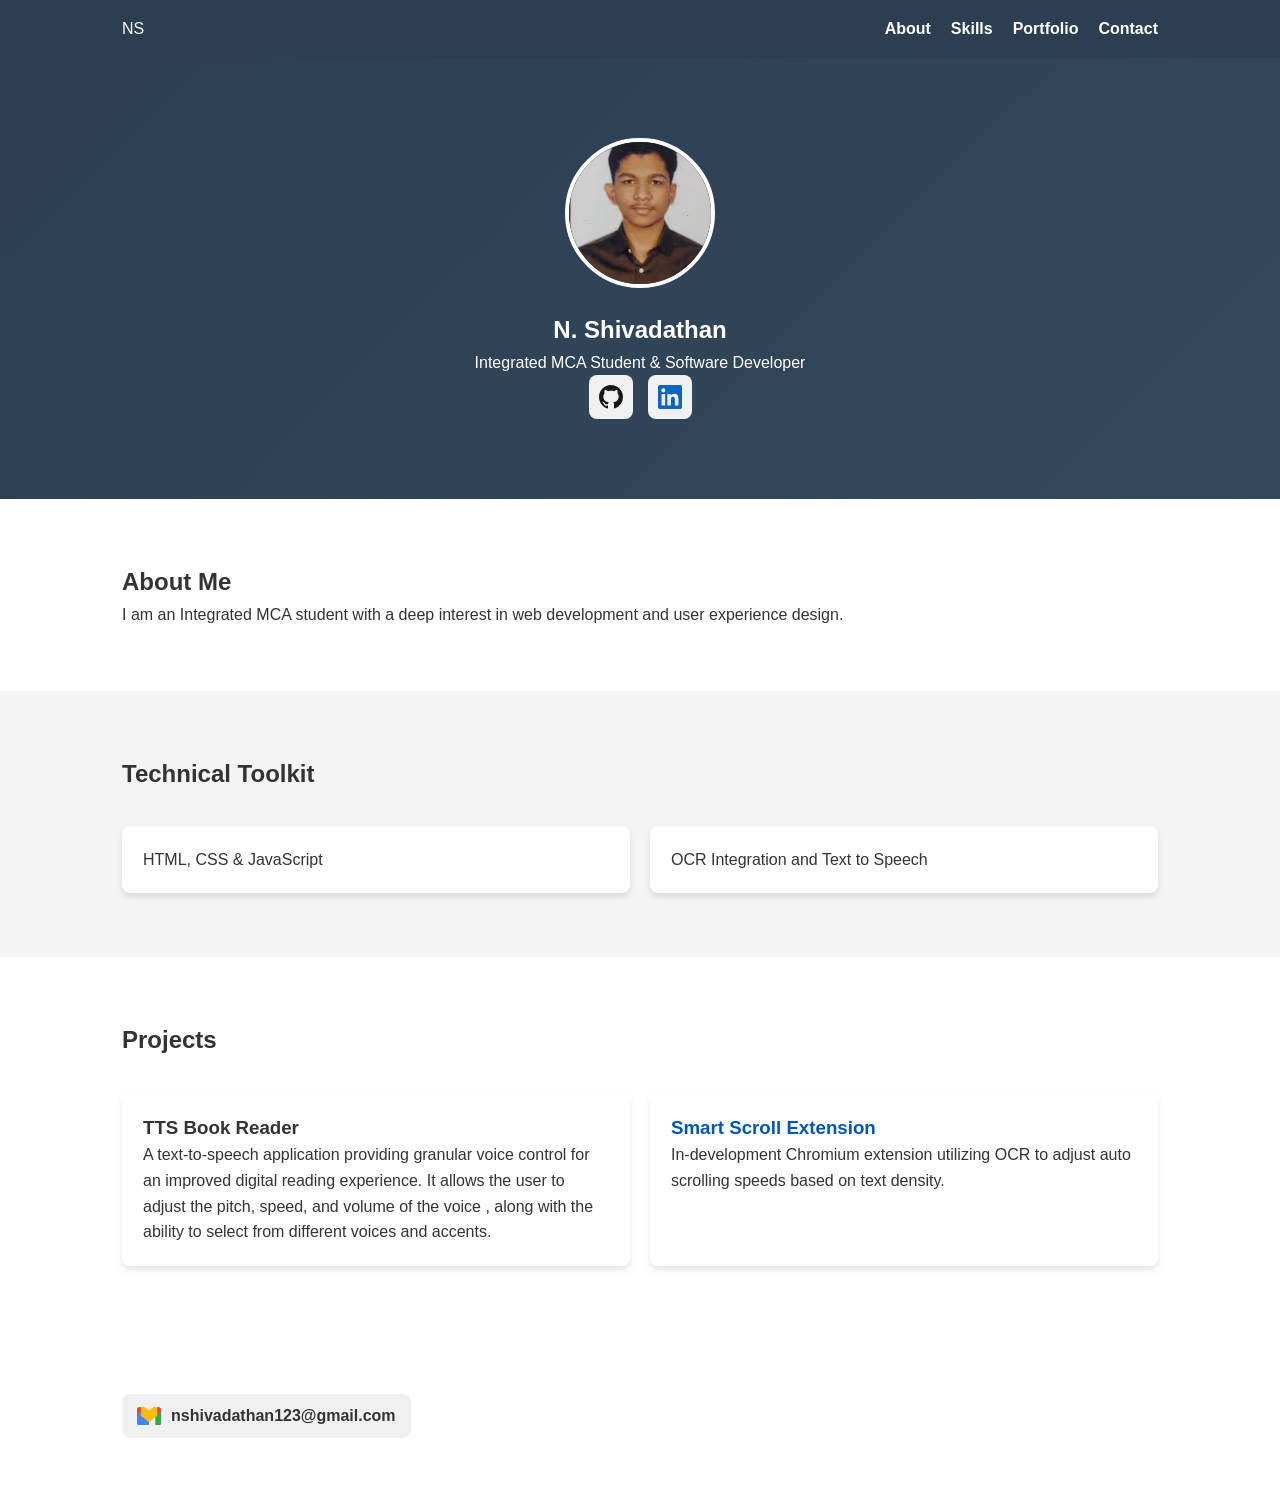
==== index.html @ 25322ca3 "modified:   index.html 	modified:   styles1.css" ====
<!DOCTYPE html>
<html lang="en">

<head>
    <meta charset="UTF-8">
    <meta name="viewport" content="width=device-width, initial-scale=1.0">
    <meta name="description"
        content="Portfolio of N. Shivadathan, an Integrated MCA Student and Software Developer specializing in web development.">

    <!-- Open Graph Meta Tags -->
    <meta property="og:title" content="N. Shivadathan | Profile">
    <meta property="og:description"
        content="Portfolio of N. Shivadathan, an Integrated MCA Student and Software Developer specializing in web development.">
    <meta property="og:type" content="website">
    <meta property="og:image" content="assets/image.avif">
    <meta property="og:url" content="https://nshivadathan123-byte.github.io/portfolio/">

    <title>N. Shivadathan | Profile</title>
    <link rel="icon" type="image/svg+xml" href="assets/favicon.svg">
    <link rel="stylesheet" href="styles1.css">
</head>

<body>

    <header>
        <nav>
            <div class="logo">NS</div>
            <ul>
                <li><a href="#about">About</a></li>
                <li><a href="#skills">Skills</a></li>
                <li><a href="#portfolio">Portfolio</a></li>
                <li><a href="#contact">Contact</a></li>
            </ul>
        </nav>
    </header>

    <main>
        <section id="hero">
            <div class="hero-content">
                <img src="assets/image.avif" alt="N. Shivadathan" class="profile-img" width="150" height="150">
                <h1>N. Shivadathan</h1>
                <p>Integrated MCA Student & Software Developer</p>
                <div class="social-links">
                    <a href="https://github.com/nshivadathan123-byte" target="_blank" rel="noopener noreferrer"
                        class="social-icon-box" title="GitHub" aria-label="Visit my GitHub profile">
                        <img src="assets/github.svg" alt="GitHub" width="24" height="24">
                    </a>
                    <a href="https://www.linkedin.com/in/nshivadathan/" target="_blank" rel="noopener noreferrer"
                        class="social-icon-box" title="LinkedIn" aria-label="Visit my LinkedIn profile">
                        <img src="assets/linkedin.svg" alt="LinkedIn" width="24" height="24">
                    </a>
                </div>
            </div>
        </section>

        <section id="about" class="container">
            <h2>About Me</h2>
            <p>I am an Integrated MCA student with a deep interest in web development and user experience design.</p>
        </section>

        <section id="skills" class="bg-light">
            <div class="container">
                <h2>Technical Toolkit</h2>
                <div class="skills-grid">
                    <div class="skill-card">HTML, CSS & JavaScript</div>
                    <div class="skill-card">OCR Integration and Text to Speech</div>
                </div>
            </div>
        </section>

        <section id="portfolio" class="container">
            <h2>Projects</h2>
            <div class="portfolio-grid">
                <div class="project-card">
                    <h3>TTS Book Reader</h3>
                    <p>A text-to-speech application providing granular voice control for an improved digital reading
                        experience. It allows the user to adjust the pitch, speed, and volume of the voice , along with
                        the ability to select from different voices and accents.</p>
                </div>
                <div class="project-card">
                    <h3><a href="https://github.com/nshivadathan123-byte/OCR-scroll" target="_blank"
                            rel="noopener noreferrer">Smart Scroll Extension</a></h3>
                    <p>In-development Chromium extension utilizing OCR to adjust auto scrolling speeds based on text
                        density.</p>
                </div>
            </div>
        </section>
    </main>

    <footer id="contact">
        <div class="container">
            <div class="social-links" style="justify-content: flex-start; align-items: center;">
                <div class="social-icon-box email-box">
                    <a href="mailto:nshivadathan123@gmail.com" title="Email" aria-label="Send me an email"
                        style="display: flex; align-items: center;">
                        <img src="assets/gmail.svg" alt="Gmail" width="24" height="24">
                    </a>
                    <span class="email-text">nshivadathan123@gmail.com</span>
                </div>
            </div>
        </div>
    </footer>
</body>

</html>
---- styles1.css ----
:root {

    --bg-body: #ffffff;
    --bg-secondary: #f4f4f4;
    --text-main: #333333;
    --card-bg: #ffffff;
    --card-shadow: rgba(0, 0, 0, 0.1);
    --header-bg: #2c3e50;
    --header-text: #ffffff;
    --link-color: #0056b3;
    --link-visited: #6f42c1;
    --link-hover: #003d82;
}

@media (prefers-color-scheme: dark) {
    :root {
        --bg-body: #121212;
        --bg-secondary: #1e1e1e;
        --text-main: #e0e0e0;
        --card-bg: #252525;
        --card-shadow: rgba(0, 0, 0, 0.5);
        --header-bg: #0f172a;
        --link-color: #64b5f6;
        --link-visited: #ce93d8;
        --link-hover: #90caf9;
    }
}


* {
    margin: 0;
    padding: 0;
    box-sizing: border-box;
    font-family: 'Segoe UI', Tahoma, Geneva, Verdana, sans-serif;
}


body {
    line-height: 1.6;
    color: var(--text-main);
    background-color: var(--bg-body);
    transition: background-color 0.3s, color 0.3s;
}

a {
    color: var(--link-color);
    text-decoration: none;
    transition: color 0.3s ease;
}

a:visited {
    color: var(--link-visited);
}

a:hover {
    color: var(--link-hover);
    text-decoration: underline;
}

.container {
    padding: 4rem 2rem;
    max-width: 1100px;
    margin: auto;
}

.bg-light {
    background-color: var(--bg-secondary);
}

header {
    background: var(--header-bg);
    color: var(--header-text);
    padding: 1rem 0;
    position: sticky;
    top: 0;
    z-index: 1000;
}

nav {
    display: flex;
    justify-content: space-between;
    align-items: center;
    max-width: 1100px;
    margin: auto;
    padding: 0 2rem;
}

nav ul {
    display: flex;
    list-style: none;
}

nav ul li a,
nav ul li a:visited {
    color: var(--header-text);
    text-decoration: none;
    margin-left: 20px;
    font-weight: bold;
}


#hero {

    background: linear-gradient(135deg, #2c3e50 0%, #34495e 100%);
    color: #fff;
    text-align: center;
    padding: 5rem 2rem;
}

.profile-img {
    width: 150px;
    height: 150px;
    border-radius: 50%;
    border: 4px solid #fff;
    margin-bottom: 1rem;
    object-fit: cover;
}

.social-links {
    display: flex;
    justify-content: center;
    gap: 15px;
}

.social-icon-box {
    display: flex;
    align-items: center;
    justify-content: center;
    width: 44px;
    height: 44px;
    background-color: #f0f0f0;
    border-radius: 8px;
    transition: transform 0.3s ease, background-color 0.3s ease;
}

.social-icon-box:hover {
    transform: translateY(-3px);
    background-color: #e0e0e0;
}

.email-box {
    width: auto;
    padding: 0 15px;
    gap: 10px;
}

.email-text {
    font-weight: bold;
}

@media (prefers-color-scheme: dark) {
    .social-icon-box {
        background-color: #1a1a1a;
    }

    .social-icon-box:hover {
        background-color: #000;
    }

    .social-icon-box img[alt="GitHub"] {
        filter: invert(1);
    }
}

.skills-grid,
.portfolio-grid {
    display: grid;
    grid-template-columns: repeat(auto-fit, minmax(250px, 1fr));
    gap: 20px;
    margin-top: 2rem;
}

.skill-card,
.project-card {
    background: var(--card-bg);
    padding: 20px;
    border-radius: 8px;
    box-shadow: 0 4px 6px var(--card-shadow);
    transition: transform 0.3s;
    border: 1px solid transparent;
}

@media (prefers-color-scheme: dark) {

    .skill-card,
    .project-card {
        border-color: #333;
    }
}

.project-card:hover {
    transform: translateY(-5px);
}

/* Responsive adjustments for mobile devices */
@media (max-width: 768px) {
    nav {
        flex-direction: column;
        padding: 1rem;
    }

    nav ul {
        margin-top: 1rem;
        flex-wrap: wrap;
        justify-content: center;
    }

    nav ul li a {
        margin: 5px 10px;
    }

    .container {
        padding: 2rem 1.5rem;
    }

    #hero {
        padding: 3rem 1.5rem;
    }

    .profile-img {
        width: 120px;
        height: 120px;
    }

    .social-links {
        flex-wrap: wrap;
        justify-content: center;
    }

    .email-box {
        padding: 0 10px;
    }

    .email-text {
        font-size: 0.9rem;
        word-break: break-all;
    }
}
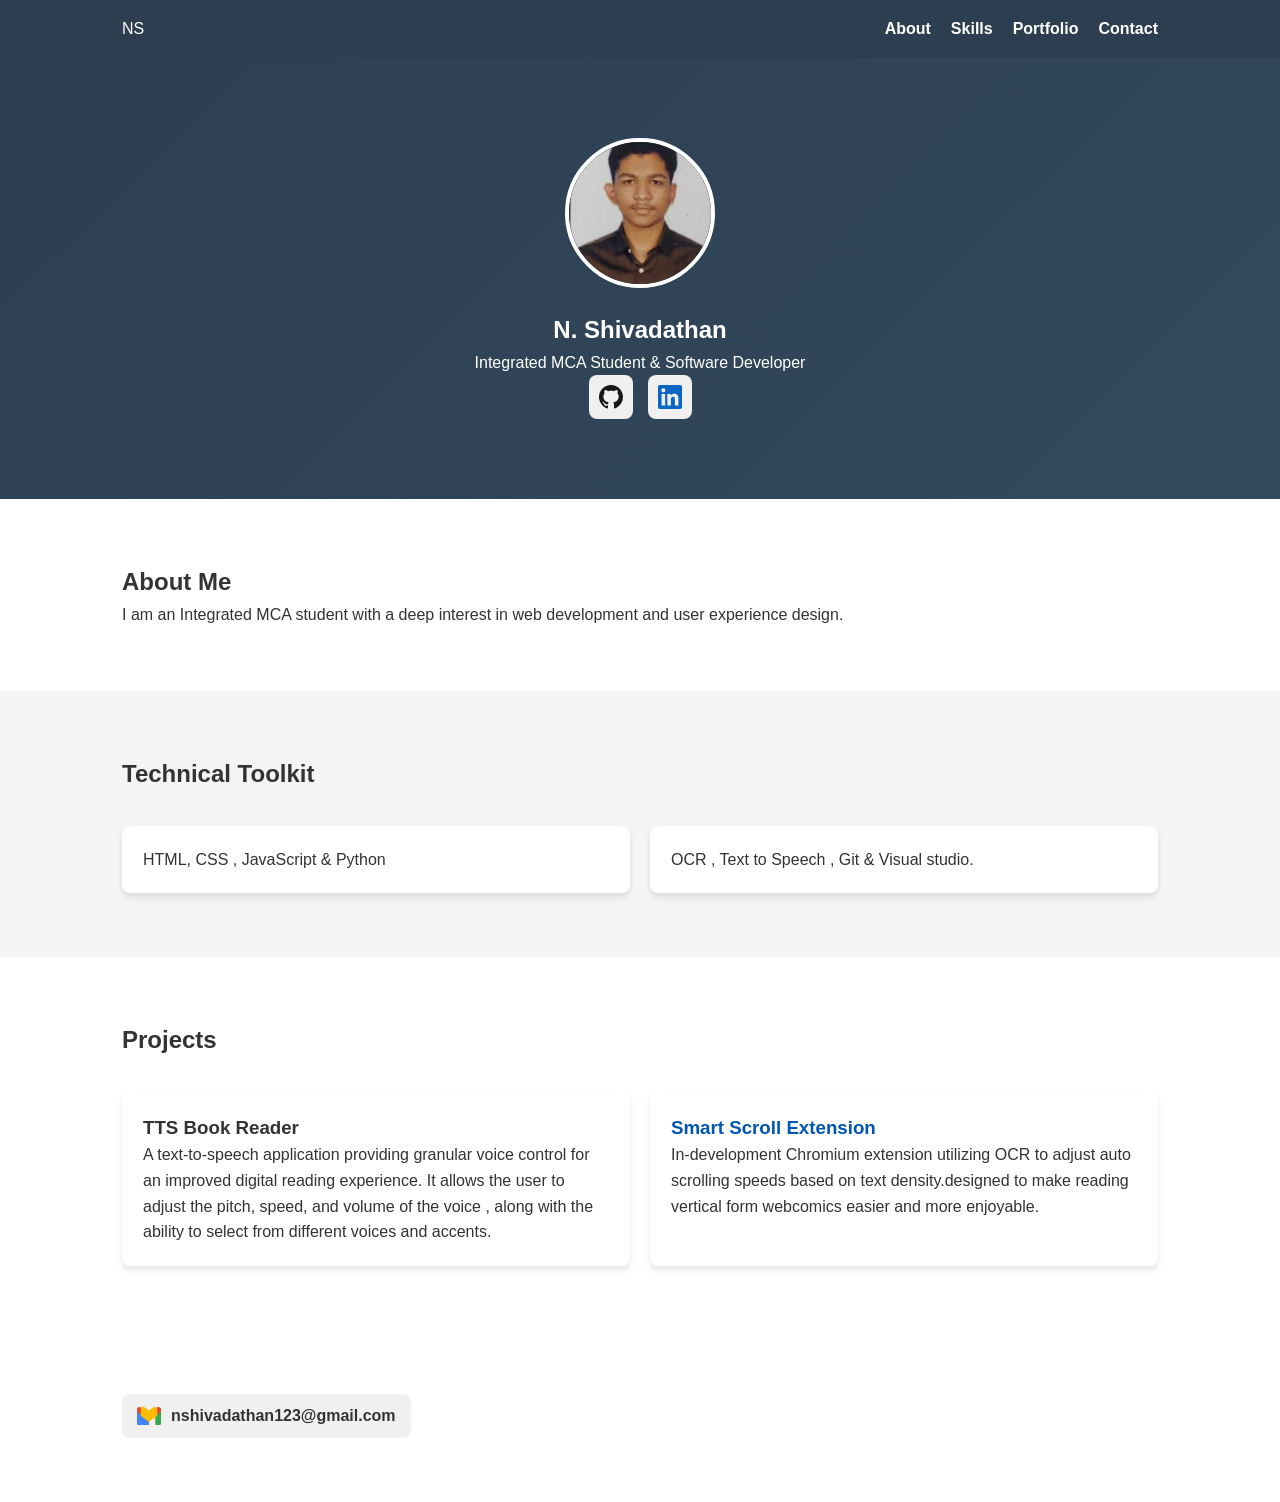
==== commit 691253a6: "modified:   index.html 	modified:   styles1.css" ====
--- a/index.html
+++ b/index.html
@@ -62,8 +62,8 @@
             <div class="container">
                 <h2>Technical Toolkit</h2>
                 <div class="skills-grid">
-                    <div class="skill-card">HTML, CSS & JavaScript</div>
-                    <div class="skill-card">OCR Integration and Text to Speech</div>
+                    <div class="skill-card">HTML, CSS , JavaScript & Python </div>
+                    <div class="skill-card">OCR , Text to Speech , Git & Visual studio.</div>
                 </div>
             </div>
         </section>
@@ -81,7 +81,7 @@
                     <h3><a href="https://github.com/nshivadathan123-byte/OCR-scroll" target="_blank"
                             rel="noopener noreferrer">Smart Scroll Extension</a></h3>
                     <p>In-development Chromium extension utilizing OCR to adjust auto scrolling speeds based on text
-                        density.</p>
+                        density.designed to make reading vertical form webcomics easier and more enjoyable.</p>
                 </div>
             </div>
         </section>
--- a/styles1.css
+++ b/styles1.css
@@ -21,7 +21,7 @@
         --card-shadow: rgba(0, 0, 0, 0.5);
         --header-bg: #0f172a;
         --link-color: #64b5f6;
-        --link-visited: #ce93d8;
+        --link-visited: #ea80fc;
         --link-hover: #90caf9;
     }
 }
@@ -96,6 +96,14 @@
     text-decoration: none;
     margin-left: 20px;
     font-weight: bold;
+    display: inline-block;
+    transition: transform 0.3s ease, color 0.3s ease;
+}
+
+nav ul li a:hover {
+    transform: translateY(-2px);
+    color: #90caf9;
+    text-decoration: none;
 }
 
 
@@ -131,6 +139,7 @@
     background-color: #f0f0f0;
     border-radius: 8px;
     transition: transform 0.3s ease, background-color 0.3s ease;
+    cursor: pointer;
 }
 
 .social-icon-box:hover {
@@ -170,14 +179,23 @@
     margin-top: 2rem;
 }
 
-.skill-card,
+.skill-card {
+    background: var(--card-bg);
+    padding: 20px;
+    border-radius: 8px;
+    box-shadow: 0 4px 6px var(--card-shadow);
+    transition: transform 0.3s, box-shadow 0.3s;
+    border: 1px solid transparent;
+}
+
 .project-card {
     background: var(--card-bg);
     padding: 20px;
     border-radius: 8px;
     box-shadow: 0 4px 6px var(--card-shadow);
-    transition: transform 0.3s;
+    transition: transform 0.3s, box-shadow 0.3s;
     border: 1px solid transparent;
+    cursor: pointer;
 }
 
 @media (prefers-color-scheme: dark) {
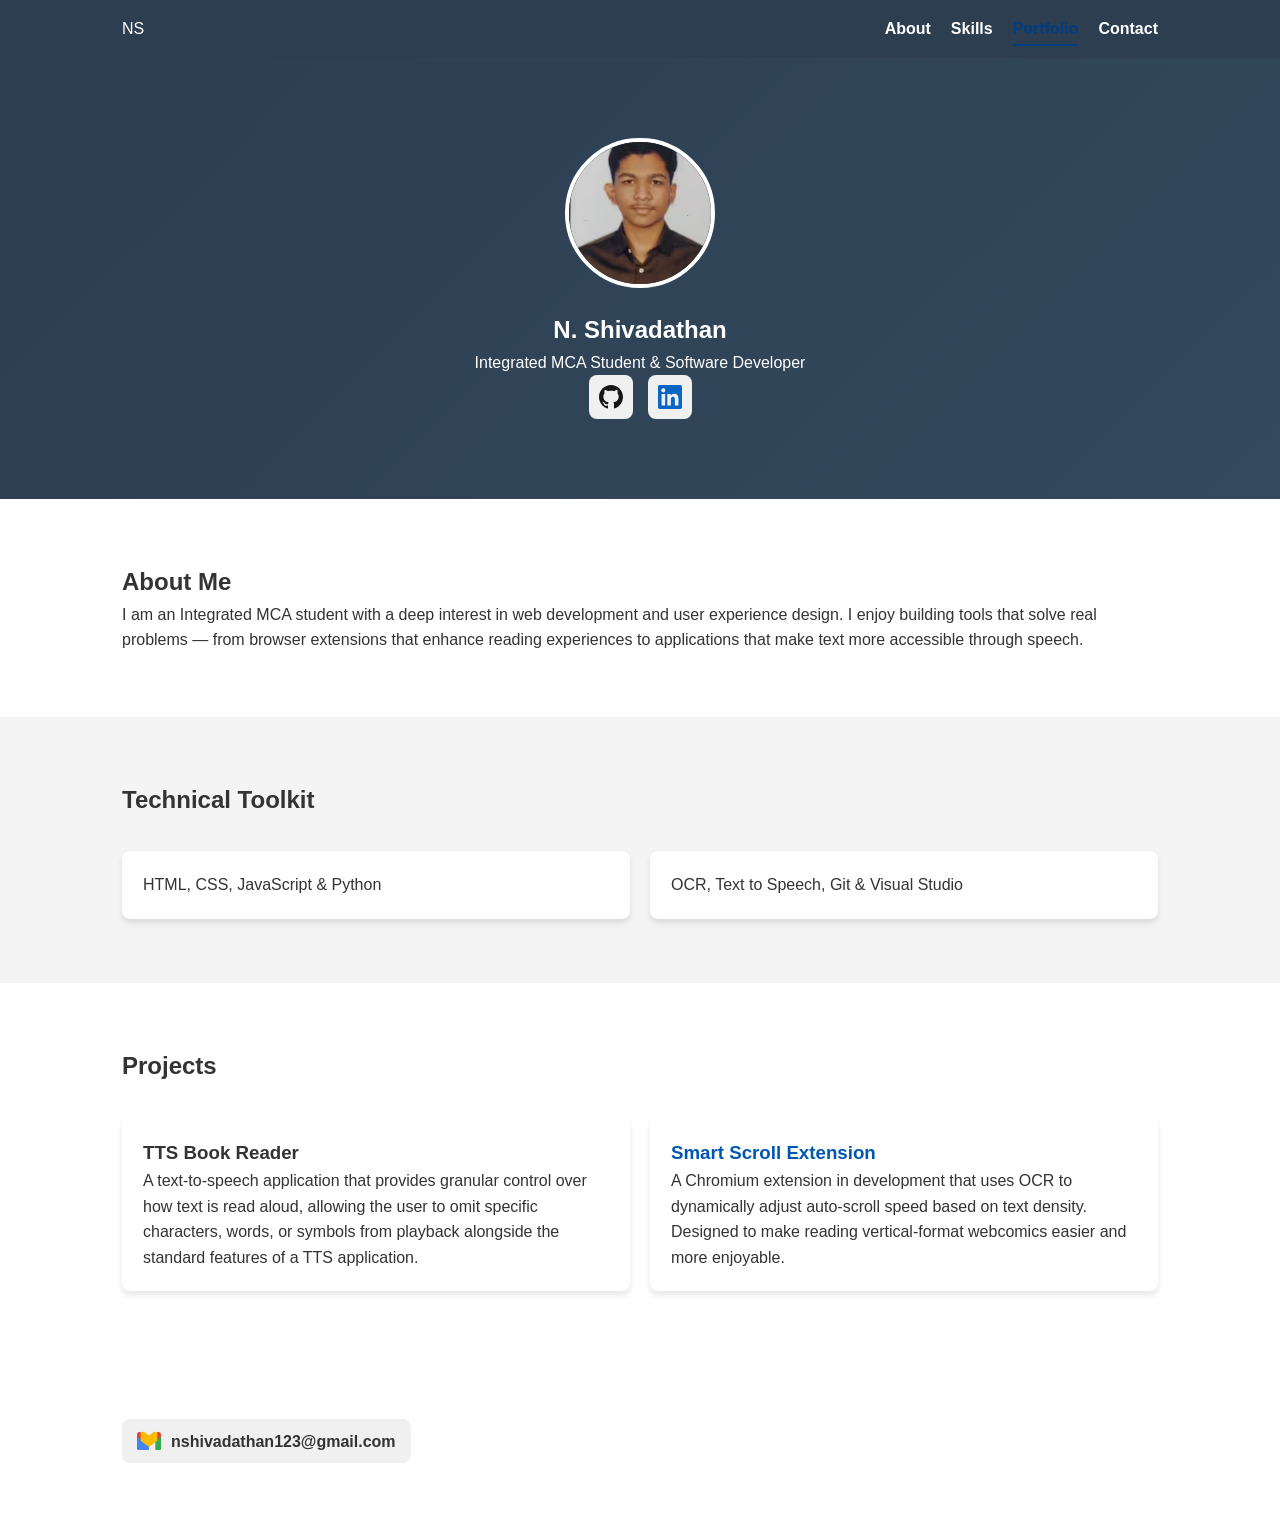
==== commit 3dafefb9: "modified:   index.html 	new file:   main.js 	modified:   styles1.css" ====
--- a/index.html
+++ b/index.html
@@ -18,6 +18,7 @@
     <title>N. Shivadathan | Profile</title>
     <link rel="icon" type="image/svg+xml" href="assets/favicon.svg">
     <link rel="stylesheet" href="styles1.css">
+    <script src="main.js" defer></script>
 </head>
 
 <body>
@@ -25,6 +26,11 @@
     <header>
         <nav>
             <div class="logo">NS</div>
+            <button class="hamburger" aria-label="Toggle navigation" aria-expanded="false">
+                <span></span>
+                <span></span>
+                <span></span>
+            </button>
             <ul>
                 <li><a href="#about">About</a></li>
                 <li><a href="#skills">Skills</a></li>
@@ -53,35 +59,38 @@
             </div>
         </section>
 
-        <section id="about" class="container">
+        <section id="about" class="container fade-in">
             <h2>About Me</h2>
-            <p>I am an Integrated MCA student with a deep interest in web development and user experience design.</p>
+            <p>I am an Integrated MCA student with a deep interest in web development and user experience design.
+                I enjoy building tools that solve real problems — from browser extensions that enhance reading experiences
+                to applications that make text more accessible through speech.</p>
         </section>
 
-        <section id="skills" class="bg-light">
+        <section id="skills" class="bg-light fade-in">
             <div class="container">
                 <h2>Technical Toolkit</h2>
-                <div class="skills-grid">
-                    <div class="skill-card">HTML, CSS , JavaScript & Python </div>
-                    <div class="skill-card">OCR , Text to Speech , Git & Visual studio.</div>
-                </div>
+                <ul class="skills-grid">
+                    <li class="card">HTML, CSS, JavaScript &amp; Python</li>
+                    <li class="card">OCR, Text to Speech, Git &amp; Visual Studio</li>
+                </ul>
             </div>
         </section>
 
-        <section id="portfolio" class="container">
+        <section id="portfolio" class="container fade-in">
             <h2>Projects</h2>
             <div class="portfolio-grid">
-                <div class="project-card">
+                <div class="card project-card">
                     <h3>TTS Book Reader</h3>
-                    <p>A text-to-speech application providing granular voice control for an improved digital reading
-                        experience. It allows the user to adjust the pitch, speed, and volume of the voice , along with
-                        the ability to select from different voices and accents.</p>
+                    <p>A text-to-speech application that provides granular control over how text is read aloud,
+                        allowing the user to omit specific characters, words, or symbols from playback
+                        alongside the standard features of a TTS application.</p>
                 </div>
-                <div class="project-card">
+                <div class="card project-card">
                     <h3><a href="https://github.com/nshivadathan123-byte/OCR-scroll" target="_blank"
                             rel="noopener noreferrer">Smart Scroll Extension</a></h3>
-                    <p>In-development Chromium extension utilizing OCR to adjust auto scrolling speeds based on text
-                        density.designed to make reading vertical form webcomics easier and more enjoyable.</p>
+                    <p>A Chromium extension in development that uses OCR to dynamically adjust auto-scroll speed
+                        based on text density. Designed to make reading vertical-format webcomics easier and more
+                        enjoyable.</p>
                 </div>
             </div>
         </section>
@@ -89,10 +98,9 @@
 
     <footer id="contact">
         <div class="container">
-            <div class="social-links" style="justify-content: flex-start; align-items: center;">
+            <div class="social-links footer-contact">
                 <div class="social-icon-box email-box">
-                    <a href="mailto:nshivadathan123@gmail.com" title="Email" aria-label="Send me an email"
-                        style="display: flex; align-items: center;">
+                    <a href="mailto:nshivadathan123@gmail.com" title="Email" aria-label="Send me an email">
                         <img src="assets/gmail.svg" alt="Gmail" width="24" height="24">
                     </a>
                     <span class="email-text">nshivadathan123@gmail.com</span>
--- a/styles1.css
+++ b/styles1.css
@@ -1,15 +1,21 @@
 :root {
-
     --bg-body: #ffffff;
     --bg-secondary: #f4f4f4;
     --text-main: #333333;
     --card-bg: #ffffff;
+    --card-border: transparent;
     --card-shadow: rgba(0, 0, 0, 0.1);
     --header-bg: #2c3e50;
     --header-text: #ffffff;
+    --hero-gradient-start: #2c3e50;
+    --hero-gradient-end: #34495e;
+    --hero-text: #ffffff;
+    --profile-border: #ffffff;
     --link-color: #0056b3;
     --link-visited: #6f42c1;
     --link-hover: #003d82;
+    --social-bg: #f0f0f0;
+    --social-bg-hover: #e0e0e0;
 }
 
 @media (prefers-color-scheme: dark) {
@@ -18,14 +24,24 @@
         --bg-secondary: #1e1e1e;
         --text-main: #e0e0e0;
         --card-bg: #252525;
+        --card-border: #333333;
         --card-shadow: rgba(0, 0, 0, 0.5);
         --header-bg: #0f172a;
+        --hero-gradient-start: #0f172a;
+        --hero-gradient-end: #1e293b;
+        --hero-text: #e0e0e0;
+        --profile-border: #444444;
         --link-color: #64b5f6;
         --link-visited: #ea80fc;
         --link-hover: #90caf9;
-    }
-}
-
+        --social-bg: #1a1a1a;
+        --social-bg-hover: #000000;
+    }
+
+    .social-icon-box img[alt="GitHub"] {
+        filter: invert(1);
+    }
+}
 
 * {
     margin: 0;
@@ -34,6 +50,14 @@
     font-family: 'Segoe UI', Tahoma, Geneva, Verdana, sans-serif;
 }
 
+html {
+    scroll-behavior: smooth;
+}
+
+section[id],
+footer[id] {
+    scroll-margin-top: 70px;
+}
 
 body {
     line-height: 1.6;
@@ -102,15 +126,61 @@
 
 nav ul li a:hover {
     transform: translateY(-2px);
-    color: #90caf9;
+    color: var(--link-hover);
     text-decoration: none;
 }
 
+nav ul li a.active {
+    color: var(--link-hover);
+    position: relative;
+}
+
+nav ul li a.active::after {
+    content: '';
+    position: absolute;
+    bottom: -4px;
+    left: 0;
+    width: 100%;
+    height: 2px;
+    background-color: var(--link-hover);
+    border-radius: 1px;
+}
+
+.hamburger {
+    display: none;
+    flex-direction: column;
+    gap: 5px;
+    cursor: pointer;
+    background: none;
+    border: none;
+    padding: 5px;
+    z-index: 10;
+}
+
+.hamburger span {
+    display: block;
+    width: 24px;
+    height: 3px;
+    background-color: var(--header-text);
+    border-radius: 2px;
+    transition: transform 0.3s ease, opacity 0.3s ease;
+}
+
+.hamburger.active span:nth-child(1) {
+    transform: rotate(45deg) translate(5px, 6px);
+}
+
+.hamburger.active span:nth-child(2) {
+    opacity: 0;
+}
+
+.hamburger.active span:nth-child(3) {
+    transform: rotate(-45deg) translate(5px, -6px);
+}
 
 #hero {
-
-    background: linear-gradient(135deg, #2c3e50 0%, #34495e 100%);
-    color: #fff;
+    background: linear-gradient(135deg, var(--hero-gradient-start) 0%, var(--hero-gradient-end) 100%);
+    color: var(--hero-text);
     text-align: center;
     padding: 5rem 2rem;
 }
@@ -119,7 +189,7 @@
     width: 150px;
     height: 150px;
     border-radius: 50%;
-    border: 4px solid #fff;
+    border: 4px solid var(--profile-border);
     margin-bottom: 1rem;
     object-fit: cover;
 }
@@ -136,7 +206,7 @@
     justify-content: center;
     width: 44px;
     height: 44px;
-    background-color: #f0f0f0;
+    background-color: var(--social-bg);
     border-radius: 8px;
     transition: transform 0.3s ease, background-color 0.3s ease;
     cursor: pointer;
@@ -144,7 +214,7 @@
 
 .social-icon-box:hover {
     transform: translateY(-3px);
-    background-color: #e0e0e0;
+    background-color: var(--social-bg-hover);
 }
 
 .email-box {
@@ -157,21 +227,23 @@
     font-weight: bold;
 }
 
-@media (prefers-color-scheme: dark) {
-    .social-icon-box {
-        background-color: #1a1a1a;
-    }
-
-    .social-icon-box:hover {
-        background-color: #000;
-    }
-
-    .social-icon-box img[alt="GitHub"] {
-        filter: invert(1);
-    }
-}
-
-.skills-grid,
+.card {
+    background: var(--card-bg);
+    padding: 20px;
+    border-radius: 8px;
+    box-shadow: 0 4px 6px var(--card-shadow);
+    transition: transform 0.3s, box-shadow 0.3s;
+    border: 1px solid var(--card-border);
+}
+
+.skills-grid {
+    display: grid;
+    grid-template-columns: repeat(auto-fit, minmax(250px, 1fr));
+    gap: 20px;
+    margin-top: 2rem;
+    list-style: none;
+}
+
 .portfolio-grid {
     display: grid;
     grid-template-columns: repeat(auto-fit, minmax(250px, 1fr));
@@ -179,52 +251,80 @@
     margin-top: 2rem;
 }
 
-.skill-card {
-    background: var(--card-bg);
-    padding: 20px;
-    border-radius: 8px;
-    box-shadow: 0 4px 6px var(--card-shadow);
-    transition: transform 0.3s, box-shadow 0.3s;
-    border: 1px solid transparent;
-}
-
 .project-card {
-    background: var(--card-bg);
-    padding: 20px;
-    border-radius: 8px;
-    box-shadow: 0 4px 6px var(--card-shadow);
-    transition: transform 0.3s, box-shadow 0.3s;
-    border: 1px solid transparent;
     cursor: pointer;
-}
-
-@media (prefers-color-scheme: dark) {
-
-    .skill-card,
-    .project-card {
-        border-color: #333;
-    }
 }
 
 .project-card:hover {
     transform: translateY(-5px);
 }
 
-/* Responsive adjustments for mobile devices */
+.footer-contact {
+    justify-content: flex-start;
+    align-items: center;
+}
+
+.footer-contact a {
+    display: flex;
+    align-items: center;
+}
+
+.fade-in {
+    opacity: 0;
+    transform: translateY(20px);
+    transition: opacity 0.6s ease-out, transform 0.6s ease-out;
+}
+
+.fade-in.visible {
+    opacity: 1;
+    transform: translateY(0);
+}
+
+@media (prefers-reduced-motion: reduce) {
+    html {
+        scroll-behavior: auto;
+    }
+
+    .fade-in {
+        opacity: 1;
+        transform: none;
+        transition: none;
+    }
+}
+
 @media (max-width: 768px) {
+    .hamburger {
+        display: flex;
+    }
+
     nav {
+        flex-wrap: wrap;
+        padding: 1rem 2rem;
+    }
+
+    nav ul {
+        display: none;
         flex-direction: column;
-        padding: 1rem;
-    }
-
-    nav ul {
+        width: 100%;
+        text-align: center;
         margin-top: 1rem;
-        flex-wrap: wrap;
-        justify-content: center;
-    }
-
-    nav ul li a {
-        margin: 5px 10px;
+        gap: 0;
+    }
+
+    nav ul.open {
+        display: flex;
+    }
+
+    nav ul li a,
+    nav ul li a:visited {
+        margin: 0;
+        padding: 10px 0;
+        display: block;
+        border-top: 1px solid rgba(255, 255, 255, 0.1);
+    }
+
+    nav ul li a.active::after {
+        display: none;
     }
 
     .container {
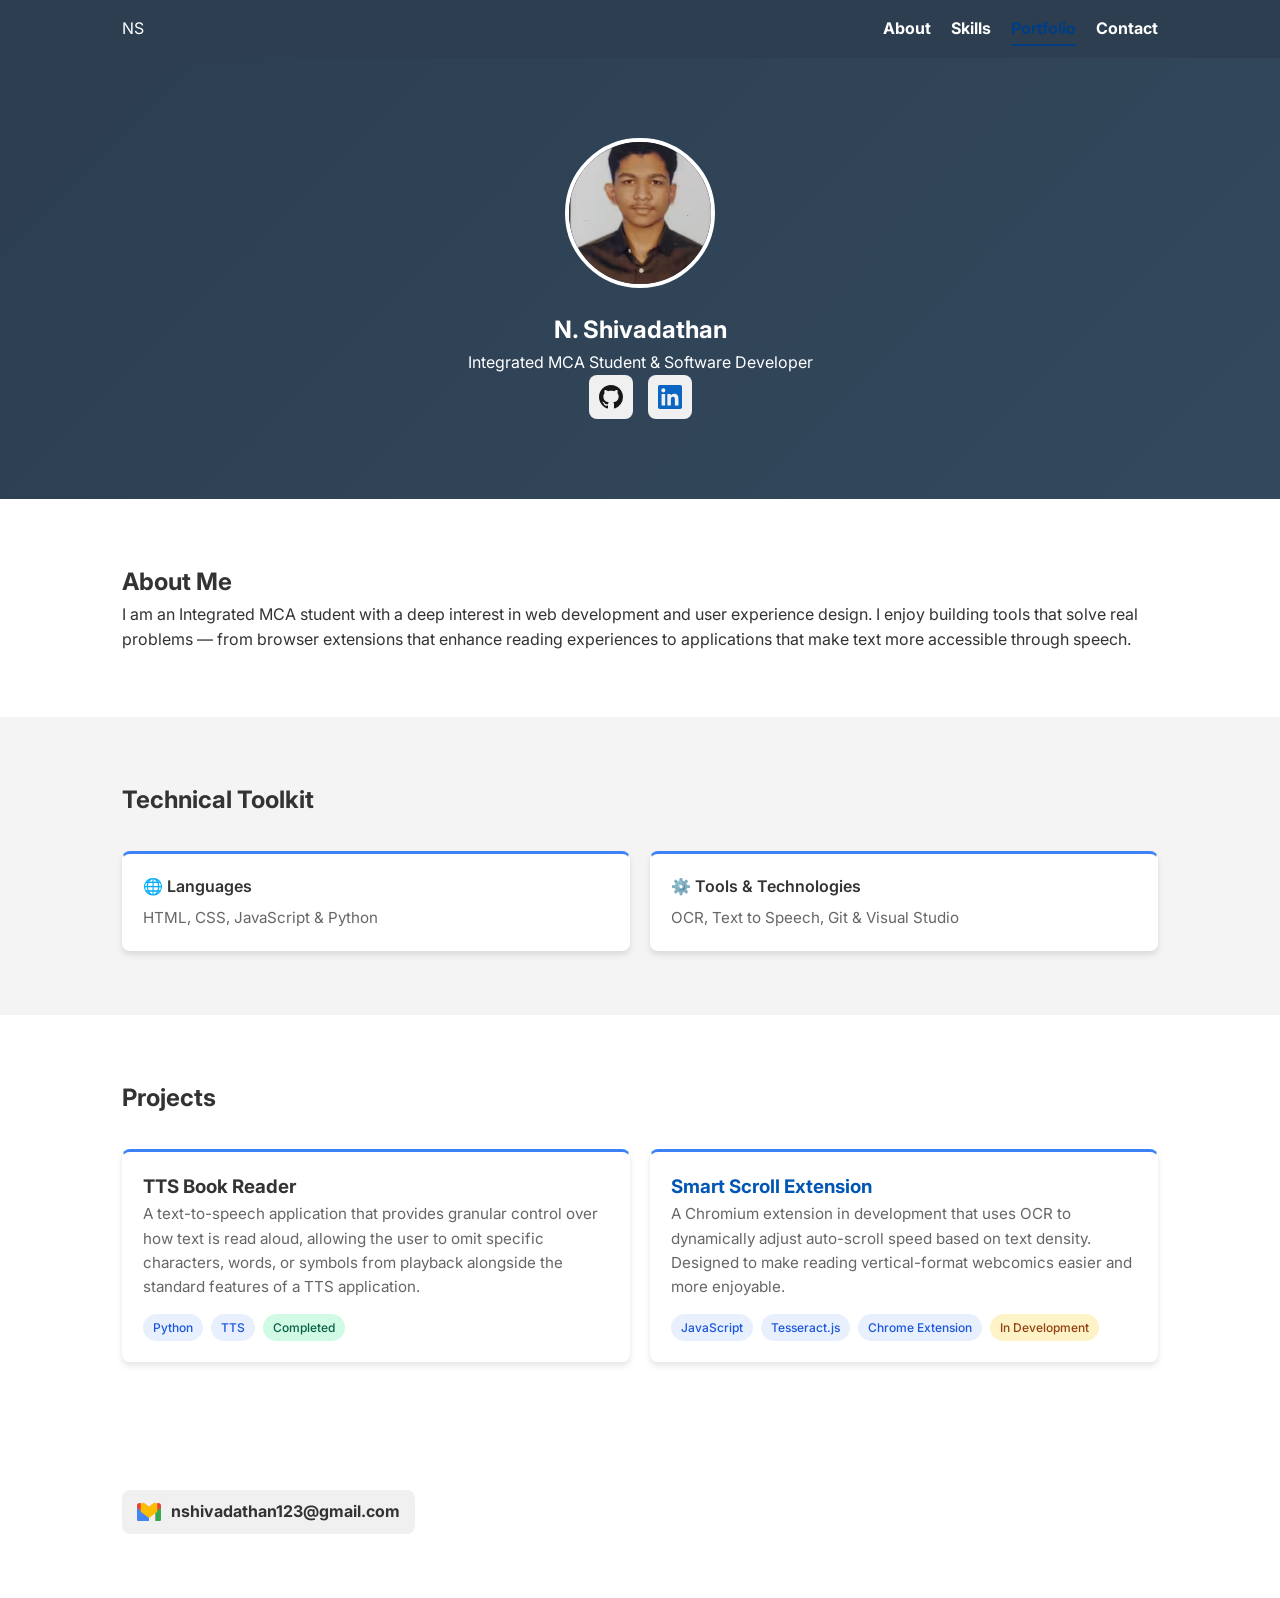
==== commit c53efc61: "modified:   index.html 	modified:   styles1.css" ====
--- a/index.html
+++ b/index.html
@@ -18,6 +18,9 @@
     <title>N. Shivadathan | Profile</title>
     <link rel="icon" type="image/svg+xml" href="assets/favicon.svg">
     <link rel="stylesheet" href="styles1.css">
+    <link rel="preconnect" href="https://fonts.googleapis.com">
+    <link rel="preconnect" href="https://fonts.gstatic.com" crossorigin>
+    <link href="https://fonts.googleapis.com/css2?family=Inter:wght@400;500;600;700&display=swap" rel="stylesheet">
     <script src="main.js" defer></script>
 </head>
 
@@ -70,8 +73,14 @@
             <div class="container">
                 <h2>Technical Toolkit</h2>
                 <ul class="skills-grid">
-                    <li class="card">HTML, CSS, JavaScript &amp; Python</li>
-                    <li class="card">OCR, Text to Speech, Git &amp; Visual Studio</li>
+                    <li class="card">
+                        <h3 class="skill-heading">🌐 Languages</h3>
+                        <p>HTML, CSS, JavaScript &amp; Python</p>
+                    </li>
+                    <li class="card">
+                        <h3 class="skill-heading">⚙️ Tools &amp; Technologies</h3>
+                        <p>OCR, Text to Speech, Git &amp; Visual Studio</p>
+                    </li>
                 </ul>
             </div>
         </section>
@@ -84,6 +93,11 @@
                     <p>A text-to-speech application that provides granular control over how text is read aloud,
                         allowing the user to omit specific characters, words, or symbols from playback
                         alongside the standard features of a TTS application.</p>
+                    <div class="tags">
+                        <span class="tag">Python</span>
+                        <span class="tag">TTS</span>
+                        <span class="tag tag-status">Completed</span>
+                    </div>
                 </div>
                 <div class="card project-card">
                     <h3><a href="https://github.com/nshivadathan123-byte/OCR-scroll" target="_blank"
@@ -91,6 +105,12 @@
                     <p>A Chromium extension in development that uses OCR to dynamically adjust auto-scroll speed
                         based on text density. Designed to make reading vertical-format webcomics easier and more
                         enjoyable.</p>
+                    <div class="tags">
+                        <span class="tag">JavaScript</span>
+                        <span class="tag">Tesseract.js</span>
+                        <span class="tag">Chrome Extension</span>
+                        <span class="tag tag-wip">In Development</span>
+                    </div>
                 </div>
             </div>
         </section>
--- a/styles1.css
+++ b/styles1.css
@@ -2,9 +2,11 @@
     --bg-body: #ffffff;
     --bg-secondary: #f4f4f4;
     --text-main: #333333;
+    --text-muted: #666666;
     --card-bg: #ffffff;
     --card-border: transparent;
     --card-shadow: rgba(0, 0, 0, 0.1);
+    --card-accent: #3b82f6;
     --header-bg: #2c3e50;
     --header-text: #ffffff;
     --hero-gradient-start: #2c3e50;
@@ -16,6 +18,12 @@
     --link-hover: #003d82;
     --social-bg: #f0f0f0;
     --social-bg-hover: #e0e0e0;
+    --tag-bg: #e8f0fe;
+    --tag-text: #1a56db;
+    --tag-status-bg: #d1fae5;
+    --tag-status-text: #065f46;
+    --tag-wip-bg: #fef3c7;
+    --tag-wip-text: #92400e;
 }
 
 @media (prefers-color-scheme: dark) {
@@ -23,9 +31,11 @@
         --bg-body: #121212;
         --bg-secondary: #1e1e1e;
         --text-main: #e0e0e0;
+        --text-muted: #999999;
         --card-bg: #252525;
         --card-border: #333333;
         --card-shadow: rgba(0, 0, 0, 0.5);
+        --card-accent: #60a5fa;
         --header-bg: #0f172a;
         --hero-gradient-start: #0f172a;
         --hero-gradient-end: #1e293b;
@@ -36,6 +46,12 @@
         --link-hover: #90caf9;
         --social-bg: #1a1a1a;
         --social-bg-hover: #000000;
+        --tag-bg: #1e3a5f;
+        --tag-text: #93c5fd;
+        --tag-status-bg: #064e3b;
+        --tag-status-text: #6ee7b7;
+        --tag-wip-bg: #78350f;
+        --tag-wip-text: #fde68a;
     }
 
     .social-icon-box img[alt="GitHub"] {
@@ -47,7 +63,7 @@
     margin: 0;
     padding: 0;
     box-sizing: border-box;
-    font-family: 'Segoe UI', Tahoma, Geneva, Verdana, sans-serif;
+    font-family: 'Inter', 'Segoe UI', Tahoma, Geneva, Verdana, sans-serif;
 }
 
 html {
@@ -234,6 +250,19 @@
     box-shadow: 0 4px 6px var(--card-shadow);
     transition: transform 0.3s, box-shadow 0.3s;
     border: 1px solid var(--card-border);
+    border-top: 3px solid var(--card-accent);
+}
+
+.skill-heading {
+    font-size: 1rem;
+    font-weight: 600;
+    margin-bottom: 6px;
+    color: var(--text-main);
+}
+
+.card p {
+    color: var(--text-muted);
+    font-size: 0.95rem;
 }
 
 .skills-grid {
@@ -257,6 +286,34 @@
 
 .project-card:hover {
     transform: translateY(-5px);
+    box-shadow: 0 8px 20px var(--card-shadow);
+}
+
+.tags {
+    display: flex;
+    flex-wrap: wrap;
+    gap: 8px;
+    margin-top: 14px;
+}
+
+.tag {
+    display: inline-block;
+    padding: 4px 10px;
+    font-size: 0.75rem;
+    font-weight: 500;
+    border-radius: 20px;
+    background-color: var(--tag-bg);
+    color: var(--tag-text);
+}
+
+.tag-status {
+    background-color: var(--tag-status-bg);
+    color: var(--tag-status-text);
+}
+
+.tag-wip {
+    background-color: var(--tag-wip-bg);
+    color: var(--tag-wip-text);
 }
 
 .footer-contact {
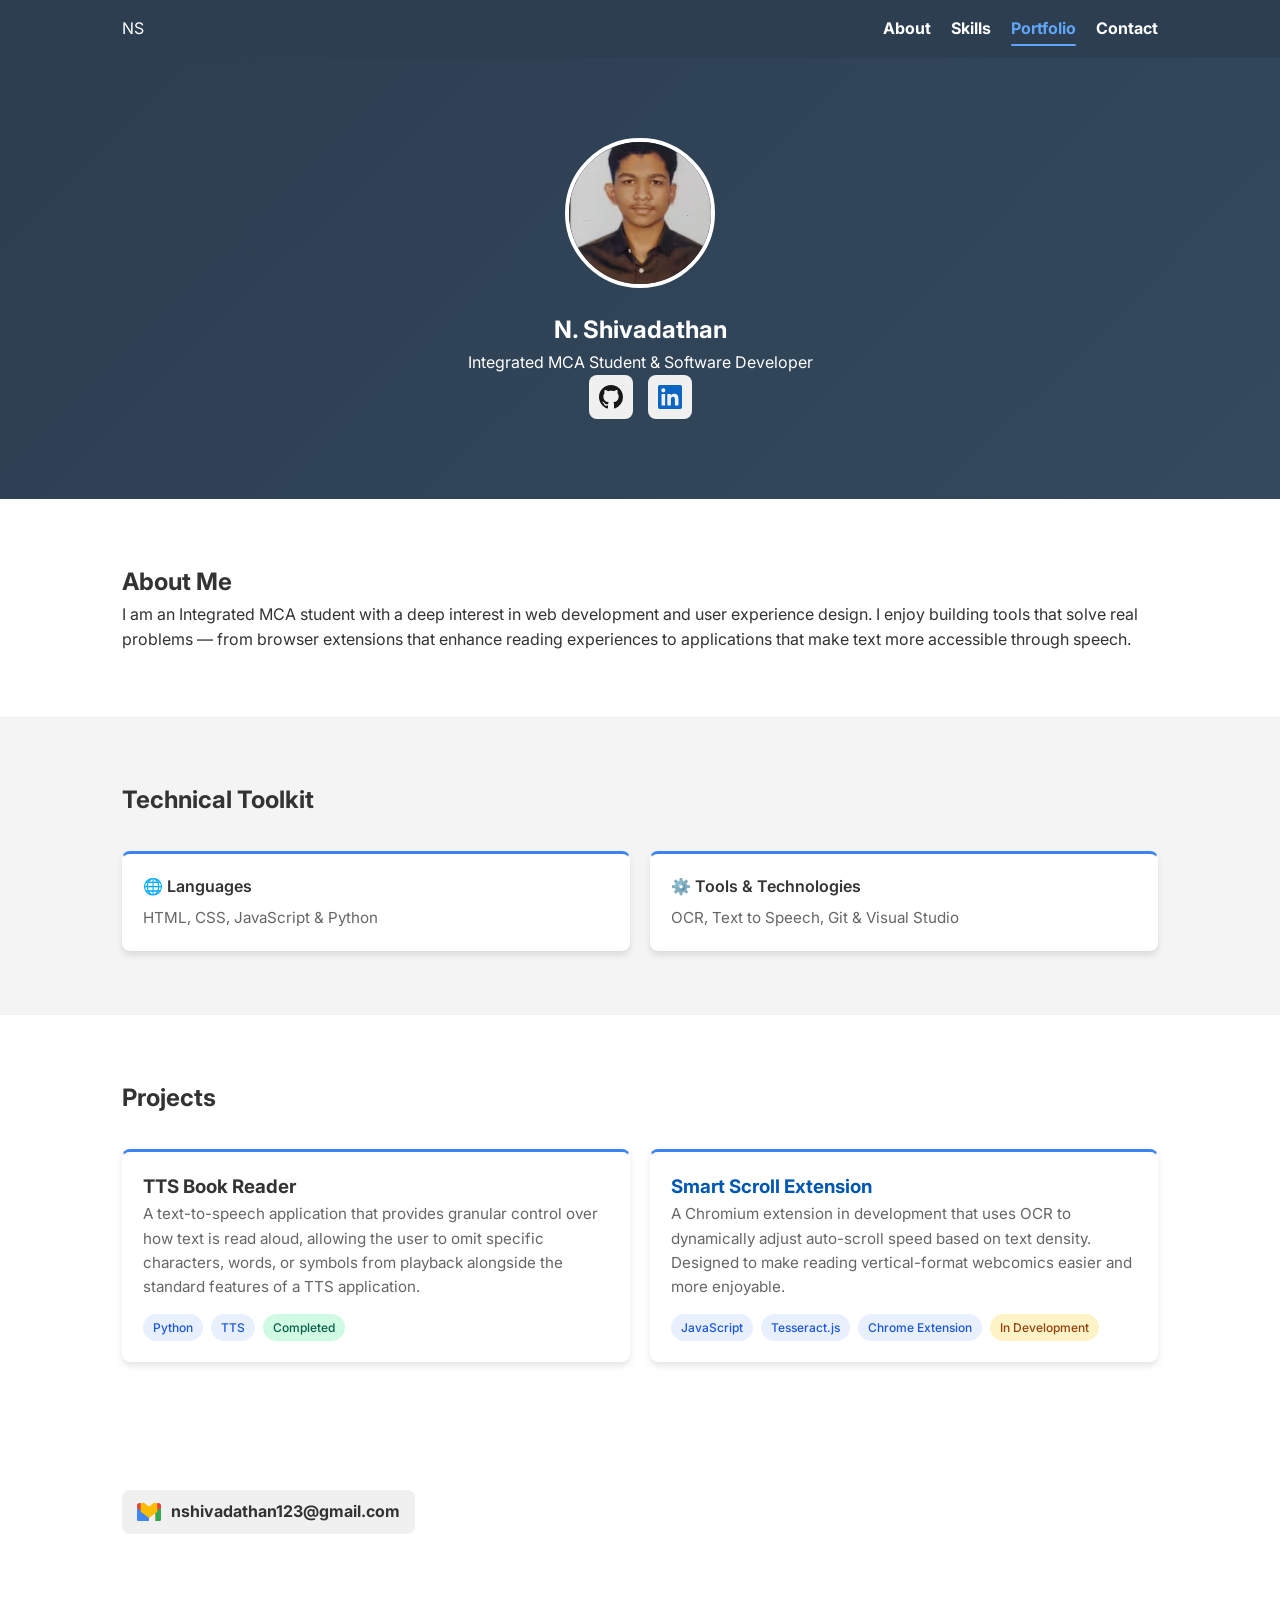
==== commit 01604090: "modified:   index.html 	modified:   styles1.css" ====
--- a/index.html
+++ b/index.html
@@ -65,7 +65,8 @@
         <section id="about" class="container fade-in">
             <h2>About Me</h2>
             <p>I am an Integrated MCA student with a deep interest in web development and user experience design.
-                I enjoy building tools that solve real problems — from browser extensions that enhance reading experiences
+                I enjoy building tools that solve real problems — from browser extensions that enhance reading
+                experiences
                 to applications that make text more accessible through speech.</p>
         </section>
 
--- a/styles1.css
+++ b/styles1.css
@@ -16,6 +16,7 @@
     --link-color: #0056b3;
     --link-visited: #6f42c1;
     --link-hover: #003d82;
+    --nav-hover: #60a5fa;
     --social-bg: #f0f0f0;
     --social-bg-hover: #e0e0e0;
     --tag-bg: #e8f0fe;
@@ -44,6 +45,7 @@
         --link-color: #64b5f6;
         --link-visited: #ea80fc;
         --link-hover: #90caf9;
+        --nav-hover: #90caf9;
         --social-bg: #1a1a1a;
         --social-bg-hover: #000000;
         --tag-bg: #1e3a5f;
@@ -142,12 +144,12 @@
 
 nav ul li a:hover {
     transform: translateY(-2px);
-    color: var(--link-hover);
+    color: var(--nav-hover);
     text-decoration: none;
 }
 
 nav ul li a.active {
-    color: var(--link-hover);
+    color: var(--nav-hover);
     position: relative;
 }
 
@@ -158,7 +160,7 @@
     left: 0;
     width: 100%;
     height: 2px;
-    background-color: var(--link-hover);
+    background-color: var(--nav-hover);
     border-radius: 1px;
 }
 
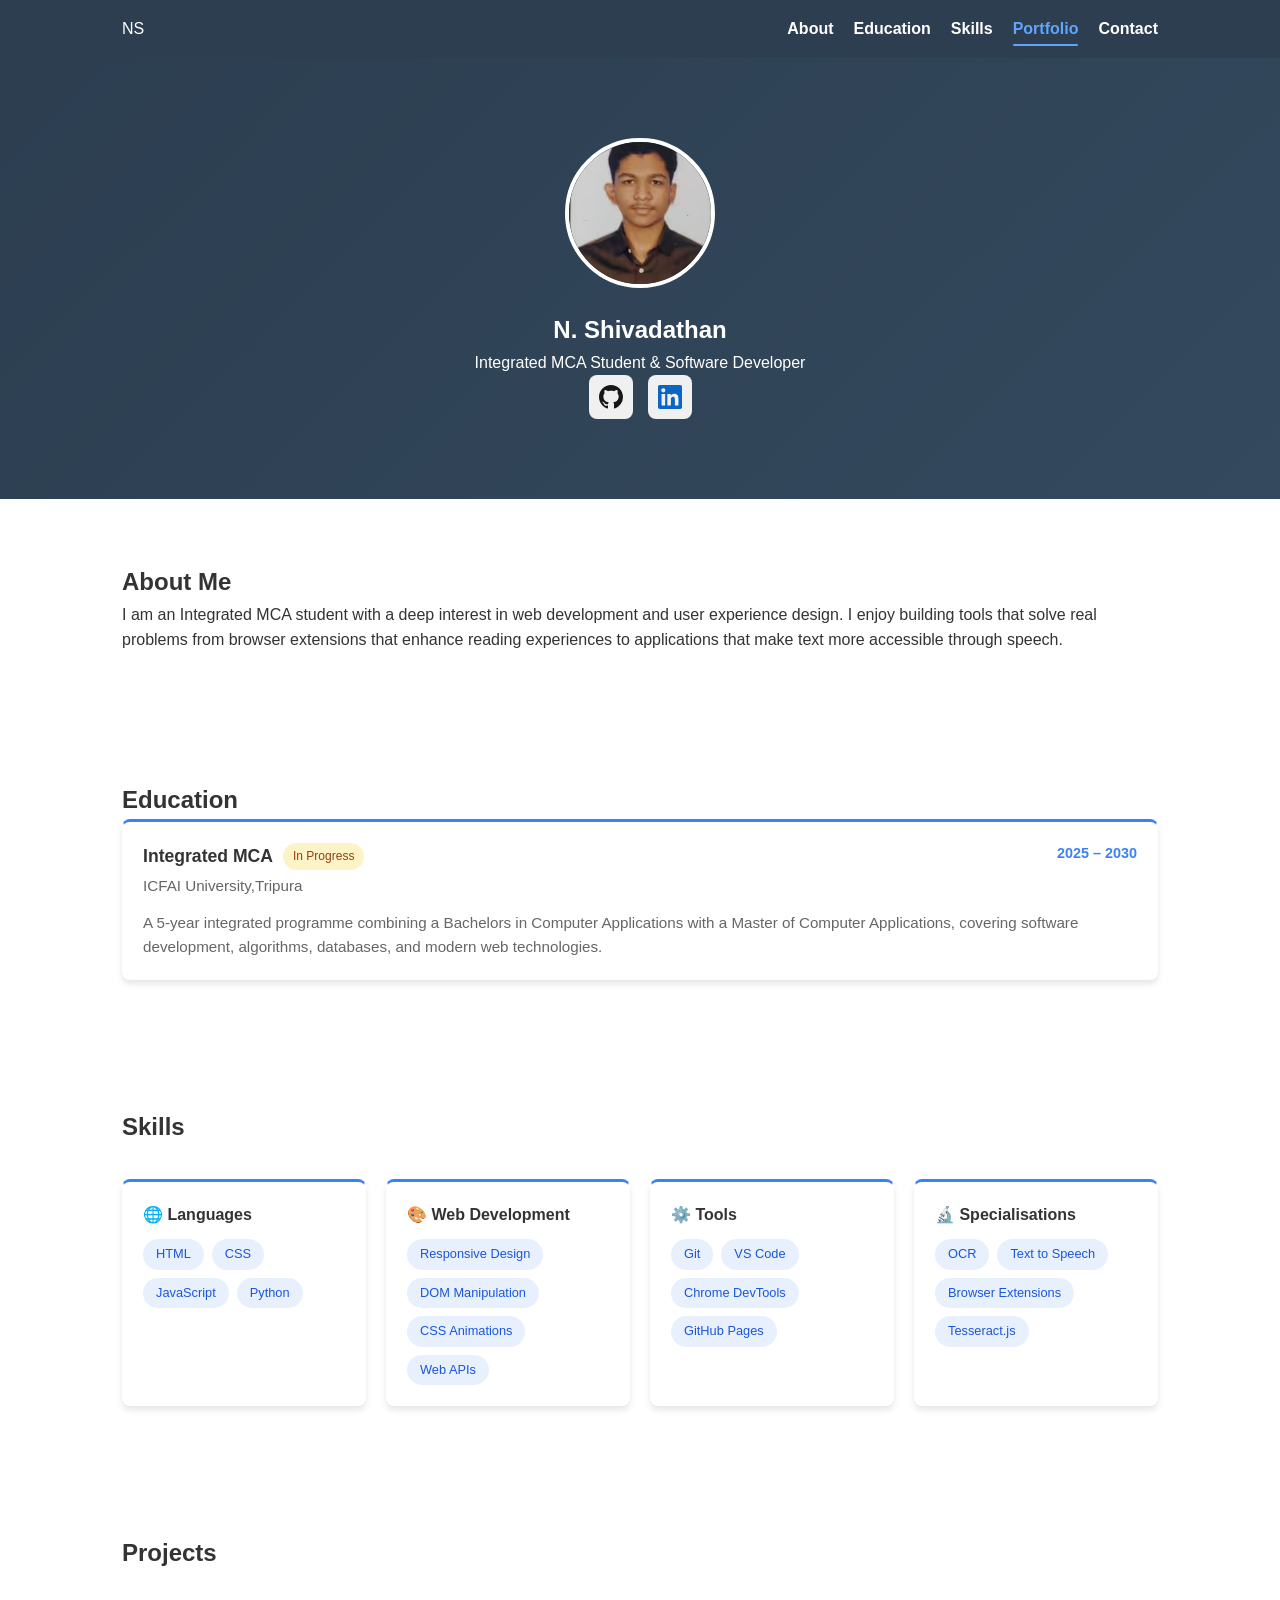
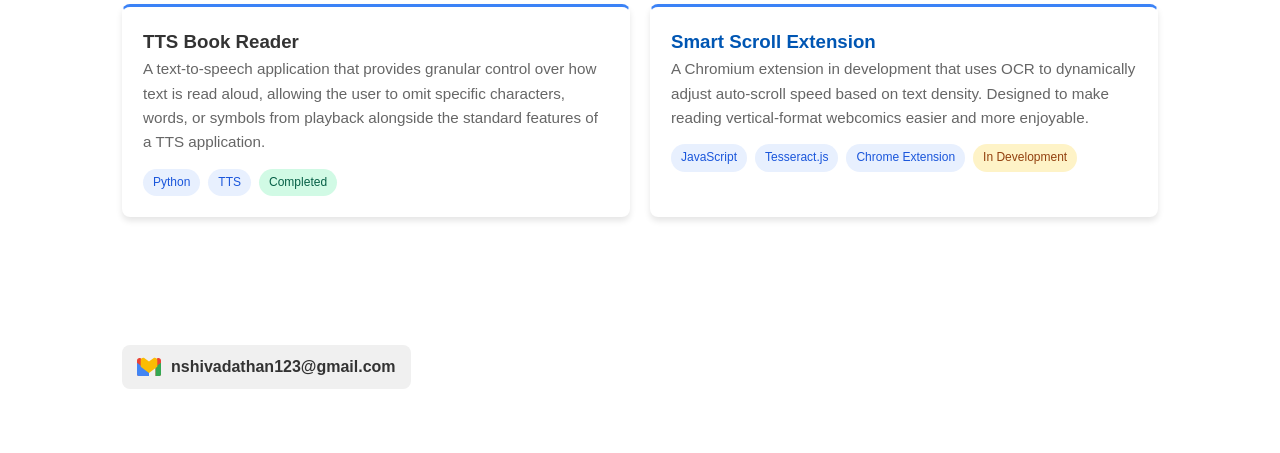
==== commit f526b106: "modified:   index.html 	modified:   styles1.css" ====
--- a/index.html
+++ b/index.html
@@ -18,9 +18,6 @@
     <title>N. Shivadathan | Profile</title>
     <link rel="icon" type="image/svg+xml" href="assets/favicon.svg">
     <link rel="stylesheet" href="styles1.css">
-    <link rel="preconnect" href="https://fonts.googleapis.com">
-    <link rel="preconnect" href="https://fonts.gstatic.com" crossorigin>
-    <link href="https://fonts.googleapis.com/css2?family=Inter:wght@400;500;600;700&display=swap" rel="stylesheet">
     <script src="main.js" defer></script>
 </head>
 
@@ -36,6 +33,7 @@
             </button>
             <ul>
                 <li><a href="#about">About</a></li>
+                <li><a href="#education">Education</a></li>
                 <li><a href="#skills">Skills</a></li>
                 <li><a href="#portfolio">Portfolio</a></li>
                 <li><a href="#contact">Contact</a></li>
@@ -46,9 +44,10 @@
     <main>
         <section id="hero">
             <div class="hero-content">
-                <img src="assets/image.avif" alt="N. Shivadathan" class="profile-img" width="150" height="150">
+                <img src="assets/image.avif" alt="N. Shivadathan" class="profile-img" width="150" height="150"
+                    fetchpriority="high">
                 <h1>N. Shivadathan</h1>
-                <p>Integrated MCA Student & Software Developer</p>
+                <p>Integrated MCA Student &amp; Software Developer</p>
                 <div class="social-links">
                     <a href="https://github.com/nshivadathan123-byte" target="_blank" rel="noopener noreferrer"
                         class="social-icon-box" title="GitHub" aria-label="Visit my GitHub profile">
@@ -65,25 +64,67 @@
         <section id="about" class="container fade-in">
             <h2>About Me</h2>
             <p>I am an Integrated MCA student with a deep interest in web development and user experience design.
-                I enjoy building tools that solve real problems — from browser extensions that enhance reading
+                I enjoy building tools that solve real problems from browser extensions that enhance reading
                 experiences
                 to applications that make text more accessible through speech.</p>
         </section>
 
-        <section id="skills" class="bg-light fade-in">
-            <div class="container">
-                <h2>Technical Toolkit</h2>
-                <ul class="skills-grid">
-                    <li class="card">
-                        <h3 class="skill-heading">🌐 Languages</h3>
-                        <p>HTML, CSS, JavaScript &amp; Python</p>
-                    </li>
-                    <li class="card">
-                        <h3 class="skill-heading">⚙️ Tools &amp; Technologies</h3>
-                        <p>OCR, Text to Speech, Git &amp; Visual Studio</p>
-                    </li>
-                </ul>
+        <section id="education" class="container fade-in">
+            <h2>Education</h2>
+            <div class="education-card card">
+                <div class="edu-header">
+                    <div>
+                        <h3 class="edu-degree">Integrated MCA <span class="tag tag-wip">In Progress</span></h3>
+                        <p class="edu-institution">ICFAI University,Tripura</p>
+                    </div>
+                    <span class="edu-year">2025 &ndash; 2030</span>
+                </div>
+                <p class="edu-description">A 5-year integrated programme combining a Bachelors in
+                    Computer Applications with a Master of Computer Applications, covering software development,
+                    algorithms, databases, and modern web technologies.</p>
             </div>
+        </section>
+
+        <section id="skills" class="container fade-in">
+            <h2>Skills</h2>
+            <ul class="skills-grid">
+                <li class="card">
+                    <h3 class="skill-heading">🌐 Languages</h3>
+                    <div class="skill-pills">
+                        <span class="pill">HTML</span>
+                        <span class="pill">CSS</span>
+                        <span class="pill">JavaScript</span>
+                        <span class="pill">Python</span>
+                    </div>
+                </li>
+                <li class="card">
+                    <h3 class="skill-heading">🎨 Web Development</h3>
+                    <div class="skill-pills">
+                        <span class="pill">Responsive Design</span>
+                        <span class="pill">DOM Manipulation</span>
+                        <span class="pill">CSS Animations</span>
+                        <span class="pill">Web APIs</span>
+                    </div>
+                </li>
+                <li class="card">
+                    <h3 class="skill-heading">⚙️ Tools</h3>
+                    <div class="skill-pills">
+                        <span class="pill">Git</span>
+                        <span class="pill">VS Code</span>
+                        <span class="pill">Chrome DevTools</span>
+                        <span class="pill">GitHub Pages</span>
+                    </div>
+                </li>
+                <li class="card">
+                    <h3 class="skill-heading">🔬 Specialisations</h3>
+                    <div class="skill-pills">
+                        <span class="pill">OCR</span>
+                        <span class="pill">Text to Speech</span>
+                        <span class="pill">Browser Extensions</span>
+                        <span class="pill">Tesseract.js</span>
+                    </div>
+                </li>
+            </ul>
         </section>
 
         <section id="portfolio" class="container fade-in">
--- a/styles1.css
+++ b/styles1.css
@@ -65,7 +65,7 @@
     margin: 0;
     padding: 0;
     box-sizing: border-box;
-    font-family: 'Inter', 'Segoe UI', Tahoma, Geneva, Verdana, sans-serif;
+    font-family: 'Segoe UI', Tahoma, Geneva, Verdana, sans-serif;
 }
 
 html {
@@ -212,6 +212,7 @@
     object-fit: cover;
 }
 
+
 .social-links {
     display: flex;
     justify-content: center;
@@ -258,8 +259,32 @@
 .skill-heading {
     font-size: 1rem;
     font-weight: 600;
-    margin-bottom: 6px;
+    margin-bottom: 12px;
     color: var(--text-main);
+}
+
+.skill-pills {
+    display: flex;
+    flex-wrap: wrap;
+    gap: 8px;
+}
+
+.pill {
+    display: inline-block;
+    padding: 4px 12px;
+    font-size: 0.8rem;
+    font-weight: 500;
+    border-radius: 20px;
+    background-color: var(--tag-bg);
+    color: var(--tag-text);
+    border: 1px solid transparent;
+    transition: background-color 0.2s ease, transform 0.2s ease;
+}
+
+.pill:hover {
+    transform: translateY(-2px);
+    background-color: var(--card-accent);
+    color: #ffffff;
 }
 
 .card p {
@@ -267,9 +292,49 @@
     font-size: 0.95rem;
 }
 
+.education-card {
+}
+
+.edu-header {
+    display: flex;
+    justify-content: space-between;
+    align-items: flex-start;
+    flex-wrap: wrap;
+    gap: 10px;
+    margin-bottom: 12px;
+}
+
+.edu-degree {
+    font-size: 1.1rem;
+    font-weight: 600;
+    display: flex;
+    align-items: center;
+    gap: 10px;
+    flex-wrap: wrap;
+}
+
+.edu-institution {
+    color: var(--text-muted);
+    font-size: 0.95rem;
+    margin-top: 4px;
+}
+
+.edu-year {
+    font-size: 0.9rem;
+    font-weight: 600;
+    color: var(--card-accent);
+    white-space: nowrap;
+}
+
+.edu-description {
+    color: var(--text-muted);
+    font-size: 0.95rem;
+    line-height: 1.6;
+}
+
 .skills-grid {
     display: grid;
-    grid-template-columns: repeat(auto-fit, minmax(250px, 1fr));
+    grid-template-columns: repeat(auto-fit, minmax(200px, 1fr));
     gap: 20px;
     margin-top: 2rem;
     list-style: none;
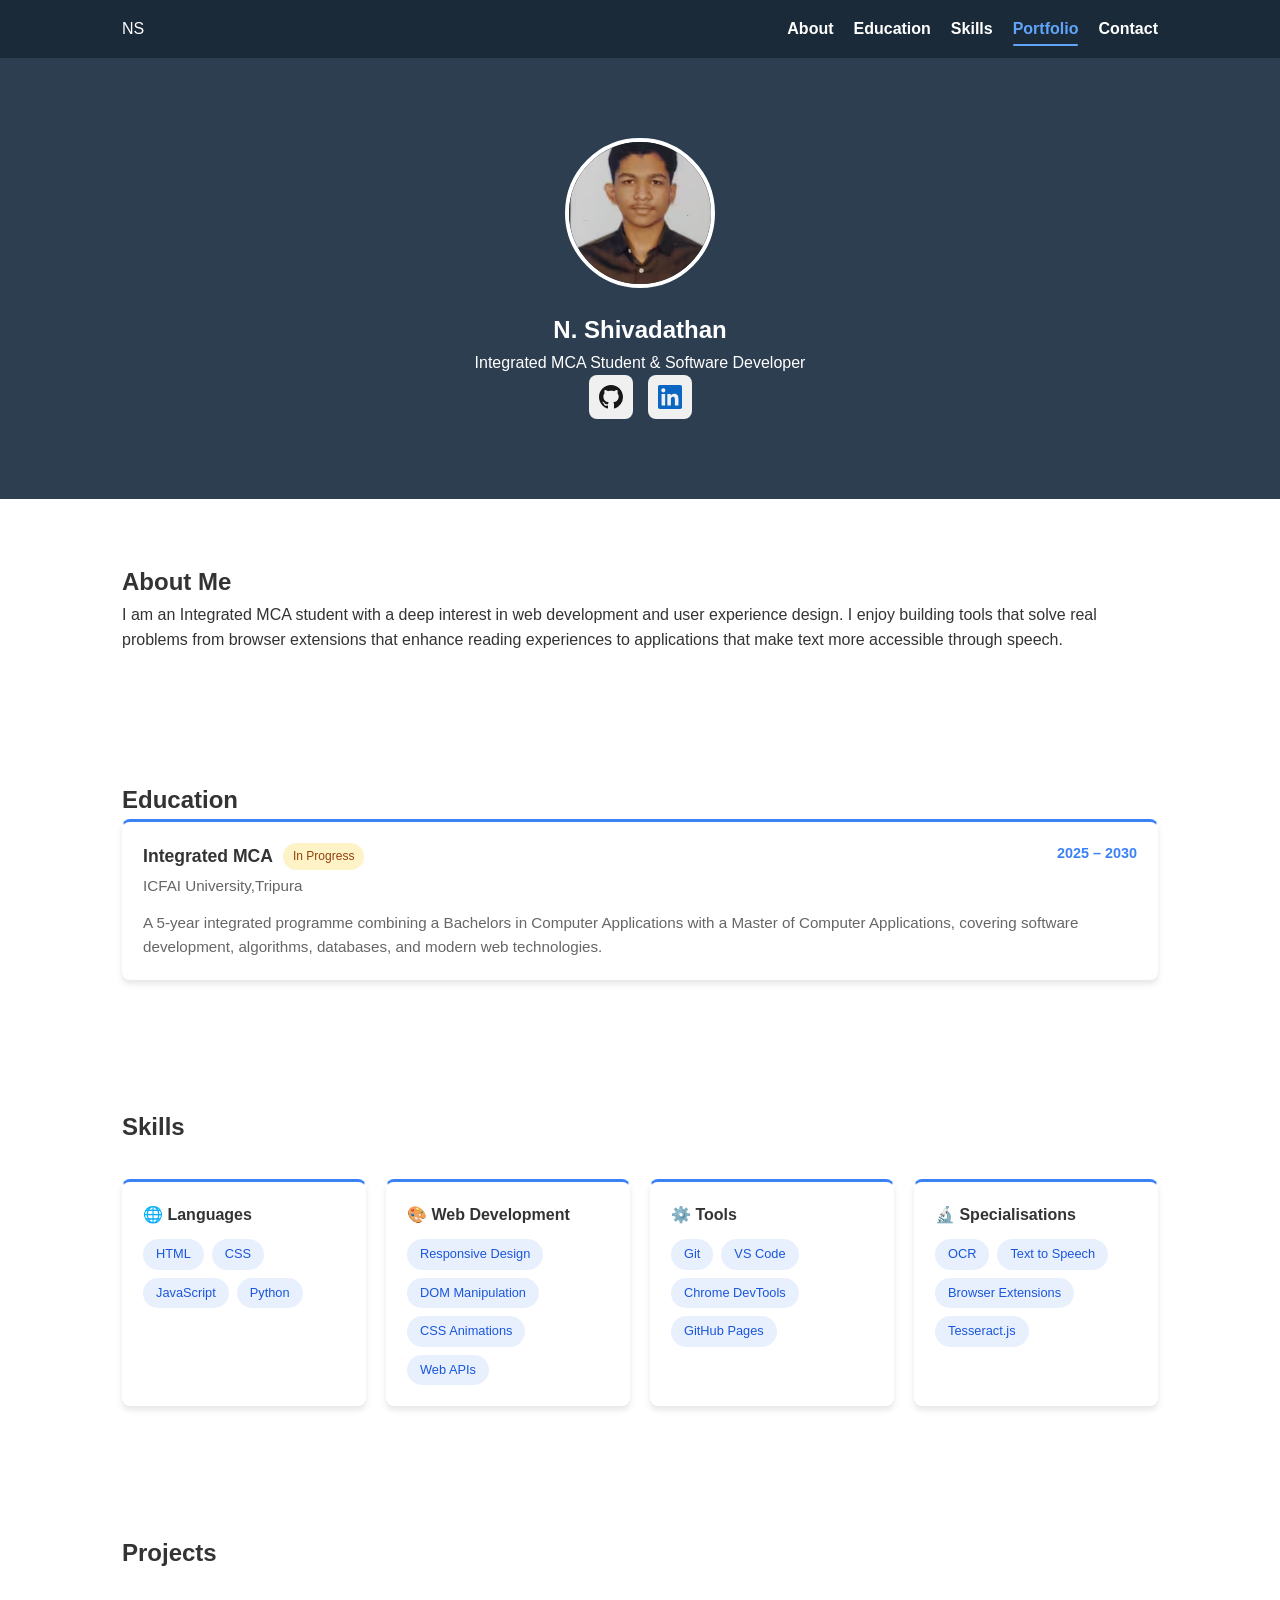
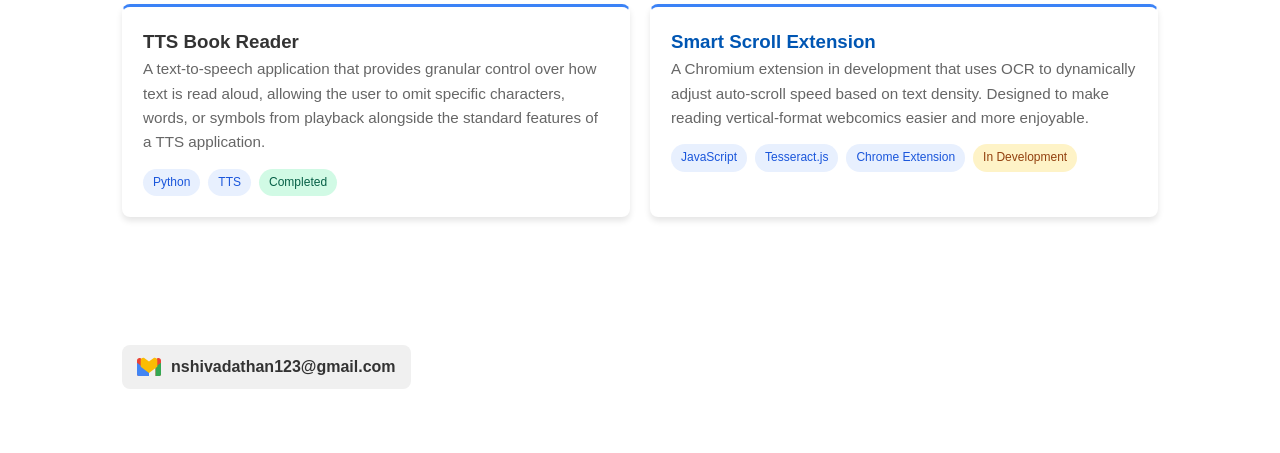
==== commit 9b8066ce: "modified:   index.html 	modified:   main.js 	modified:   styles1.css" ====
--- a/index.html
+++ b/index.html
@@ -18,6 +18,7 @@
     <title>N. Shivadathan | Profile</title>
     <link rel="icon" type="image/svg+xml" href="assets/favicon.svg">
     <link rel="stylesheet" href="styles1.css">
+    <link rel="preload" as="image" href="assets/image.avif" fetchpriority="high">
     <script src="main.js" defer></script>
 </head>
 
@@ -26,11 +27,6 @@
     <header>
         <nav>
             <div class="logo">NS</div>
-            <button class="hamburger" aria-label="Toggle navigation" aria-expanded="false">
-                <span></span>
-                <span></span>
-                <span></span>
-            </button>
             <ul>
                 <li><a href="#about">About</a></li>
                 <li><a href="#education">Education</a></li>
--- a/styles1.css
+++ b/styles1.css
@@ -7,7 +7,7 @@
     --card-border: transparent;
     --card-shadow: rgba(0, 0, 0, 0.1);
     --card-accent: #3b82f6;
-    --header-bg: #2c3e50;
+    --header-bg: #1a2a38;
     --header-text: #ffffff;
     --hero-gradient-start: #2c3e50;
     --hero-gradient-end: #34495e;
@@ -37,7 +37,7 @@
         --card-border: #333333;
         --card-shadow: rgba(0, 0, 0, 0.5);
         --card-accent: #60a5fa;
-        --header-bg: #0f172a;
+        --header-bg: #060e1a;
         --hero-gradient-start: #0f172a;
         --hero-gradient-end: #1e293b;
         --hero-text: #e0e0e0;
@@ -164,40 +164,10 @@
     border-radius: 1px;
 }
 
-.hamburger {
-    display: none;
-    flex-direction: column;
-    gap: 5px;
-    cursor: pointer;
-    background: none;
-    border: none;
-    padding: 5px;
-    z-index: 10;
-}
-
-.hamburger span {
-    display: block;
-    width: 24px;
-    height: 3px;
-    background-color: var(--header-text);
-    border-radius: 2px;
-    transition: transform 0.3s ease, opacity 0.3s ease;
-}
-
-.hamburger.active span:nth-child(1) {
-    transform: rotate(45deg) translate(5px, 6px);
-}
-
-.hamburger.active span:nth-child(2) {
-    opacity: 0;
-}
-
-.hamburger.active span:nth-child(3) {
-    transform: rotate(-45deg) translate(5px, -6px);
-}
+
 
 #hero {
-    background: linear-gradient(135deg, var(--hero-gradient-start) 0%, var(--hero-gradient-end) 100%);
+    background: var(--hero-gradient-start);
     color: var(--hero-text);
     text-align: center;
     padding: 5rem 2rem;
@@ -292,8 +262,6 @@
     font-size: 0.95rem;
 }
 
-.education-card {
-}
 
 .edu-header {
     display: flex;
@@ -417,38 +385,23 @@
 }
 
 @media (max-width: 768px) {
-    .hamburger {
-        display: flex;
-    }
-
     nav {
+        flex-direction: column;
+        gap: 0.5rem;
+        padding: 0.75rem 1.5rem;
+    }
+
+    nav ul {
         flex-wrap: wrap;
-        padding: 1rem 2rem;
-    }
-
-    nav ul {
-        display: none;
-        flex-direction: column;
-        width: 100%;
-        text-align: center;
-        margin-top: 1rem;
-        gap: 0;
-    }
-
-    nav ul.open {
-        display: flex;
+        justify-content: center;
+        gap: 4px;
     }
 
     nav ul li a,
     nav ul li a:visited {
         margin: 0;
-        padding: 10px 0;
-        display: block;
-        border-top: 1px solid rgba(255, 255, 255, 0.1);
-    }
-
-    nav ul li a.active::after {
-        display: none;
+        padding: 4px 8px;
+        font-size: 0.85rem;
     }
 
     .container {
